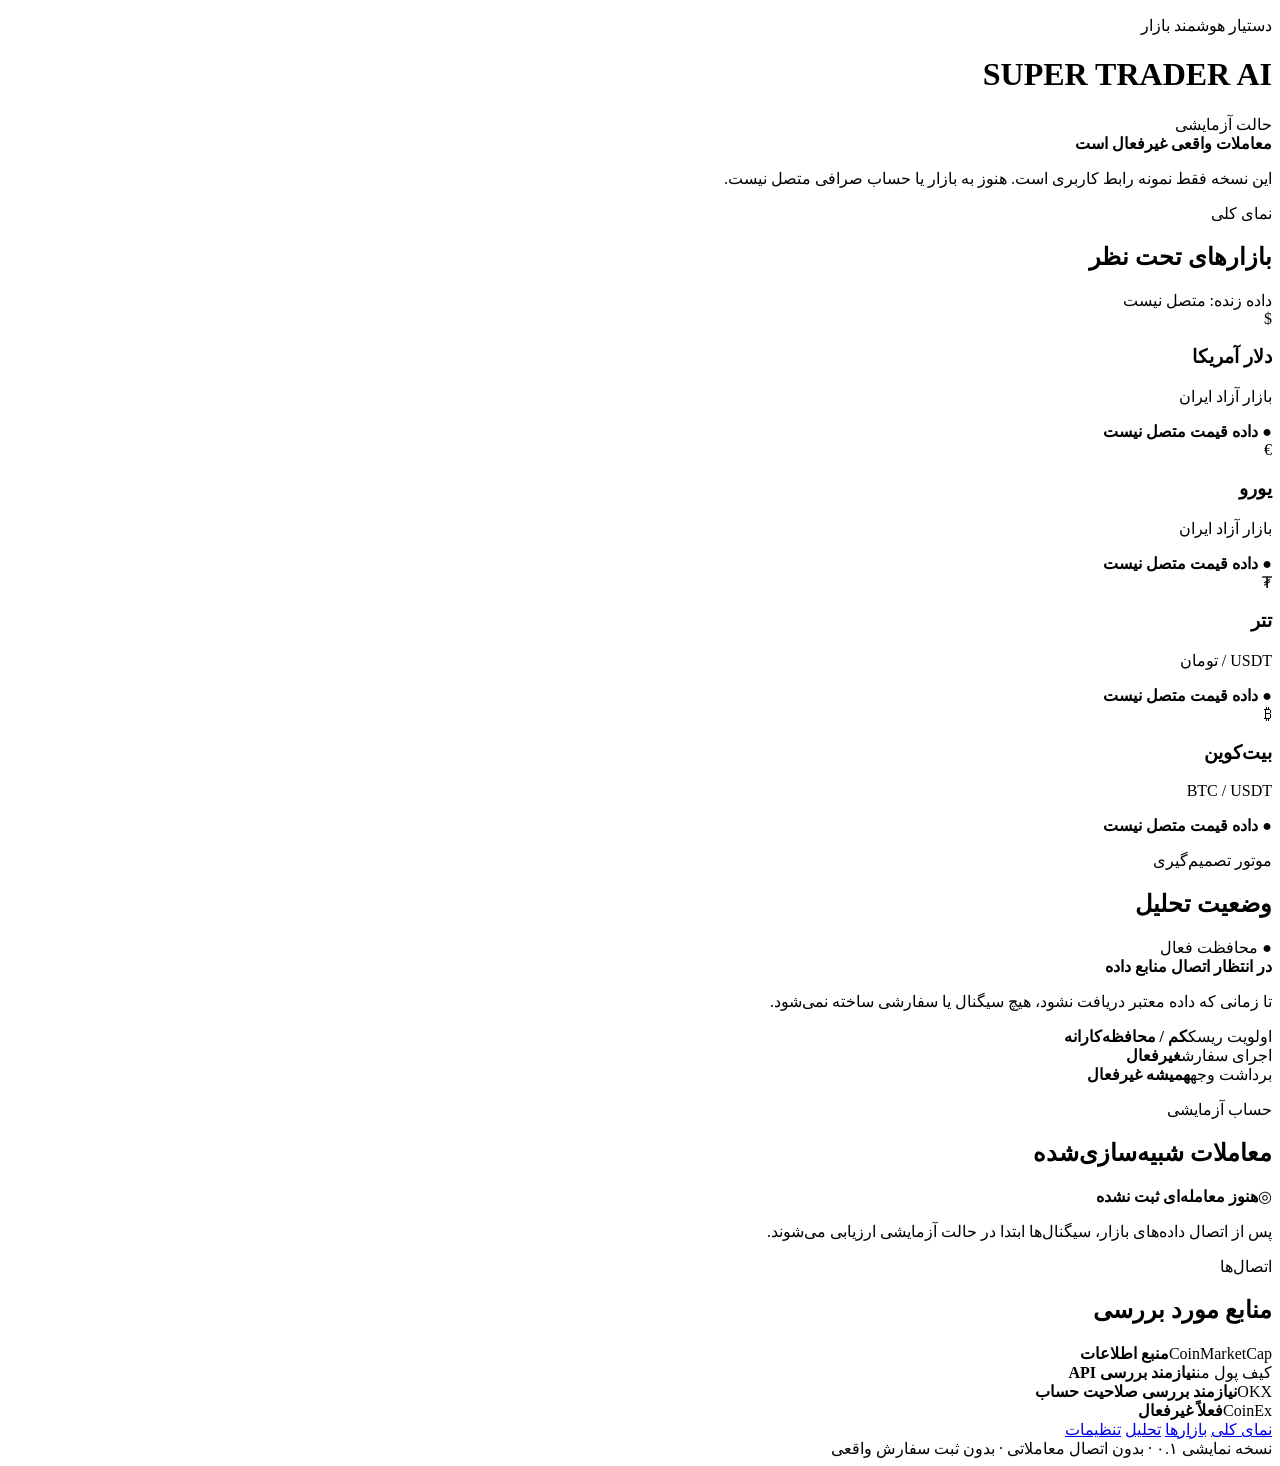
==== trader-mobile/index.html @ c5222899 "Add Persian mobile trading dashboard prototype" ====
<!doctype html>
<html lang="fa" dir="rtl">
<head>
  <meta charset="utf-8">
  <meta name="viewport" content="width=device-width, initial-scale=1, viewport-fit=cover">
  <meta name="theme-color" content="#101827">
  <meta name="description" content="SUPER TRADER AI - داشبورد آزمایشی تحلیل چندبازاری">
  <link rel="manifest" href="./manifest.webmanifest">
  <link rel="stylesheet" href="./styles.css">
  <title>SUPER TRADER AI</title>
</head>
<body>
  <header class="topbar">
    <div>
      <p class="eyebrow">دستیار هوشمند بازار</p>
      <h1>SUPER TRADER <span>AI</span></h1>
    </div>
    <span class="mode-pill"><i></i> حالت آزمایشی</span>
  </header>

  <main>
    <section class="notice" aria-live="polite">
      <strong>معاملات واقعی غیرفعال است</strong>
      <p>این نسخه فقط نمونه رابط کاربری است. هنوز به بازار یا حساب صرافی متصل نیست.</p>
    </section>

    <section class="section-head">
      <div><p class="eyebrow">نمای کلی</p><h2>بازارهای تحت نظر</h2></div>
      <span class="live-label">داده زنده: متصل نیست</span>
    </section>

    <section class="market-grid" aria-label="بازارهای تحت نظر">
      <article class="market-card">
        <div class="asset-icon dollar">$</div>
        <div class="asset-info"><h3>دلار آمریکا</h3><p>بازار آزاد ایران</p></div>
        <span class="status-dot waiting">●</span>
        <strong class="price-placeholder">داده قیمت متصل نیست</strong>
      </article>
      <article class="market-card">
        <div class="asset-icon euro">€</div>
        <div class="asset-info"><h3>یورو</h3><p>بازار آزاد ایران</p></div>
        <span class="status-dot waiting">●</span>
        <strong class="price-placeholder">داده قیمت متصل نیست</strong>
      </article>
      <article class="market-card">
        <div class="asset-icon tether">₮</div>
        <div class="asset-info"><h3>تتر</h3><p>USDT / تومان</p></div>
        <span class="status-dot waiting">●</span>
        <strong class="price-placeholder">داده قیمت متصل نیست</strong>
      </article>
      <article class="market-card">
        <div class="asset-icon crypto">₿</div>
        <div class="asset-info"><h3>بیت‌کوین</h3><p>BTC / USDT</p></div>
        <span class="status-dot waiting">●</span>
        <strong class="price-placeholder">داده قیمت متصل نیست</strong>
      </article>
    </section>

    <section class="panel">
      <div class="section-head compact"><div><p class="eyebrow">موتور تصمیم‌گیری</p><h2>وضعیت تحلیل</h2></div><span class="lock">● محافظت فعال</span></div>
      <div class="analysis-state"><span class="pulse"></span><div><strong>در انتظار اتصال منابع داده</strong><p>تا زمانی که داده معتبر دریافت نشود، هیچ سیگنال یا سفارشی ساخته نمی‌شود.</p></div></div>
      <div class="rule-row"><span>اولویت ریسک</span><strong>کم / محافظه‌کارانه</strong></div>
      <div class="rule-row"><span>اجرای سفارش</span><strong>غیرفعال</strong></div>
      <div class="rule-row"><span>برداشت وجه</span><strong>همیشه غیرفعال</strong></div>
    </section>

    <section class="panel">
      <div class="section-head compact"><div><p class="eyebrow">حساب آزمایشی</p><h2>معاملات شبیه‌سازی‌شده</h2></div></div>
      <div class="empty-state"><span>◎</span><strong>هنوز معامله‌ای ثبت نشده</strong><p>پس از اتصال داده‌های بازار، سیگنال‌ها ابتدا در حالت آزمایشی ارزیابی می‌شوند.</p></div>
    </section>

    <section class="panel">
      <div class="section-head compact"><div><p class="eyebrow">اتصال‌ها</p><h2>منابع مورد بررسی</h2></div></div>
      <div class="connection-row"><span>CoinMarketCap</span><b class="tag">منبع اطلاعات</b></div>
      <div class="connection-row"><span>کیف پول من</span><b class="tag pending">نیازمند بررسی API</b></div>
      <div class="connection-row"><span>OKX</span><b class="tag pending">نیازمند بررسی صلاحیت حساب</b></div>
      <div class="connection-row"><span>CoinEx</span><b class="tag blocked">فعلاً غیرفعال</b></div>
    </section>
  </main>

  <nav class="bottom-nav" aria-label="ناوبری اصلی">
    <a class="active" href="#top">نمای کلی</a>
    <a href="#markets">بازارها</a>
    <a href="#analysis">تحلیل</a>
    <a href="#settings">تنظیمات</a>
  </nav>
  <footer>نسخه نمایشی ۰.۱ · بدون اتصال معاملاتی · بدون ثبت سفارش واقعی</footer>
  <script src="./app.js"></script>
</body>
</html>
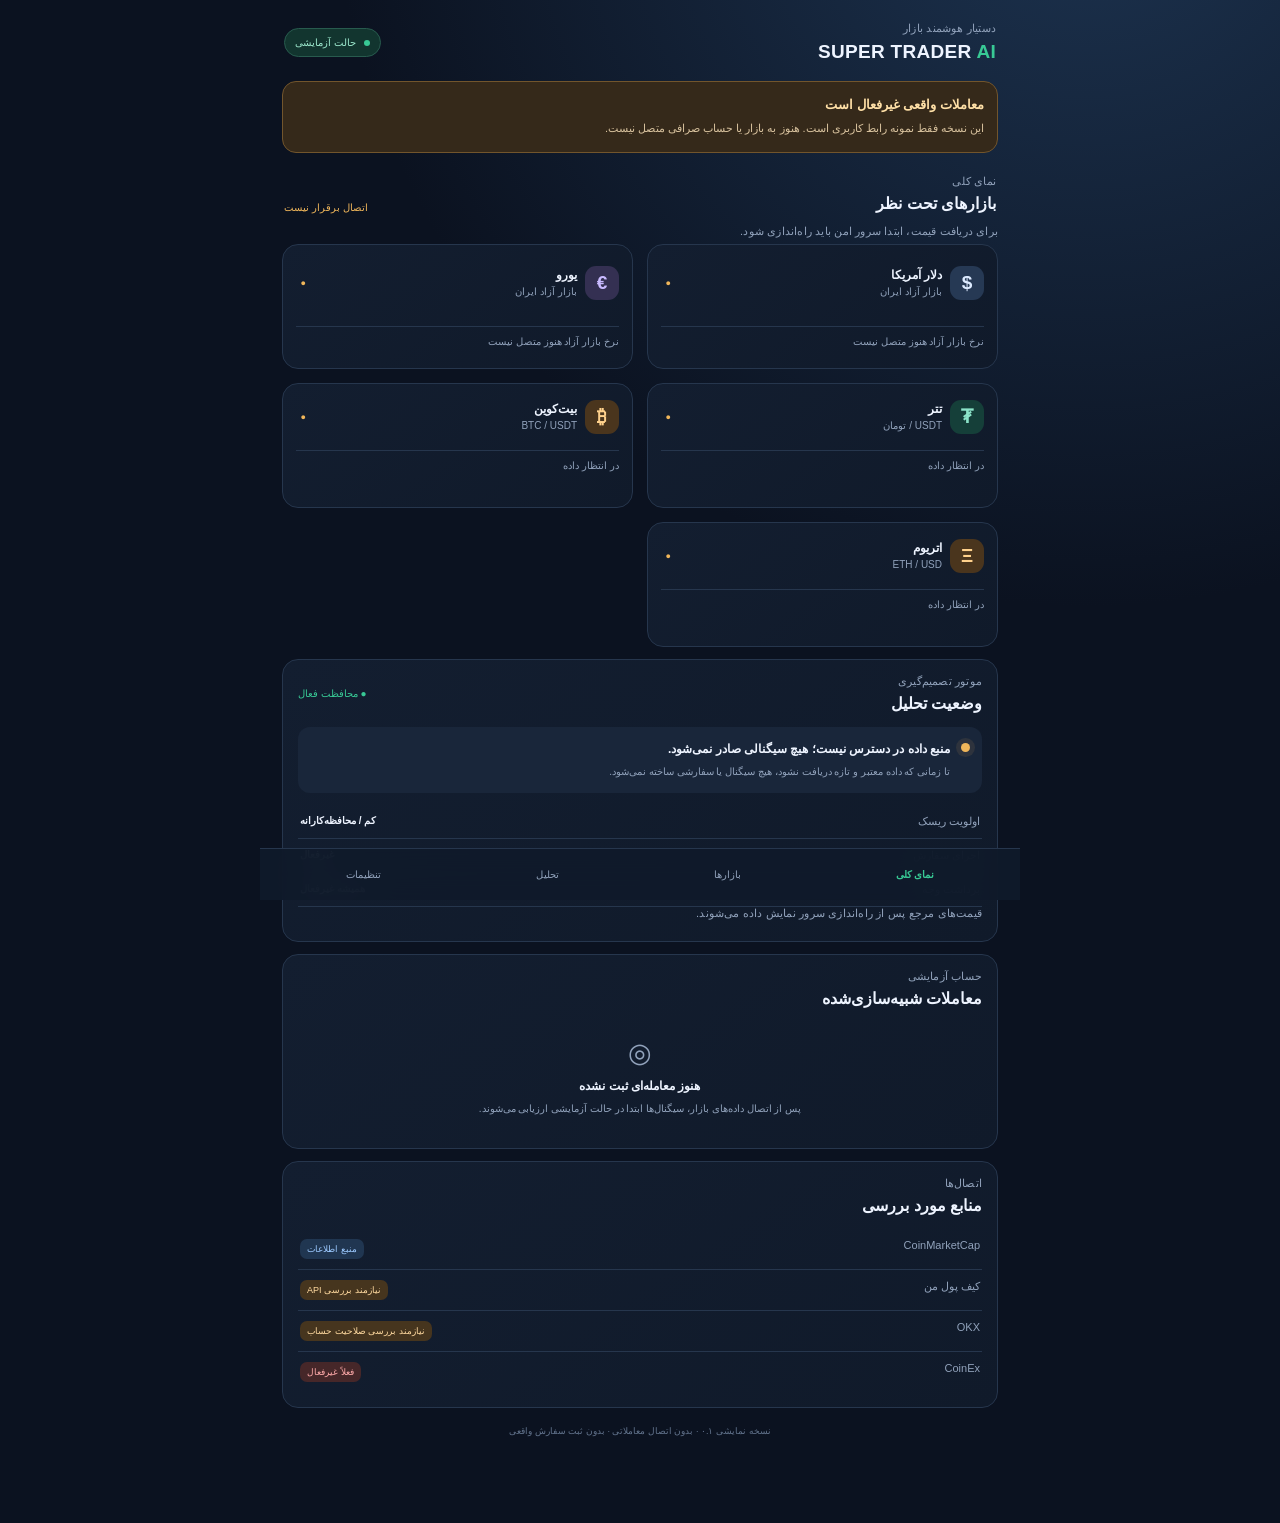
==== commit 84965362: "Wire dashboard market quote status and asset cards" ====
--- a/trader-mobile/index.html
+++ b/trader-mobile/index.html
@@ -26,42 +26,50 @@
 
     <section class="section-head">
       <div><p class="eyebrow">نمای کلی</p><h2>بازارهای تحت نظر</h2></div>
-      <span class="live-label">داده زنده: متصل نیست</span>
+      <span class="live-label" id="market-connection">در انتظار سرور داده</span>
     </section>
 
+    <p class="eyebrow" id="market-updated">هنوز داده‌ای دریافت نشده است</p>
     <section class="market-grid" aria-label="بازارهای تحت نظر">
       <article class="market-card">
         <div class="asset-icon dollar">$</div>
         <div class="asset-info"><h3>دلار آمریکا</h3><p>بازار آزاد ایران</p></div>
         <span class="status-dot waiting">●</span>
-        <strong class="price-placeholder">داده قیمت متصل نیست</strong>
+        <strong class="price-placeholder">نرخ بازار آزاد هنوز متصل نیست</strong>
       </article>
       <article class="market-card">
         <div class="asset-icon euro">€</div>
         <div class="asset-info"><h3>یورو</h3><p>بازار آزاد ایران</p></div>
         <span class="status-dot waiting">●</span>
-        <strong class="price-placeholder">داده قیمت متصل نیست</strong>
+        <strong class="price-placeholder">نرخ بازار آزاد هنوز متصل نیست</strong>
       </article>
       <article class="market-card">
         <div class="asset-icon tether">₮</div>
         <div class="asset-info"><h3>تتر</h3><p>USDT / تومان</p></div>
         <span class="status-dot waiting">●</span>
-        <strong class="price-placeholder">داده قیمت متصل نیست</strong>
+        <strong class="price-placeholder" data-price="usdt">در انتظار داده</strong><small class="eyebrow" data-time="usdt"></small>
       </article>
       <article class="market-card">
         <div class="asset-icon crypto">₿</div>
         <div class="asset-info"><h3>بیت‌کوین</h3><p>BTC / USDT</p></div>
         <span class="status-dot waiting">●</span>
-        <strong class="price-placeholder">داده قیمت متصل نیست</strong>
+        <strong class="price-placeholder" data-price="btc">در انتظار داده</strong><small class="eyebrow" data-time="btc"></small>
+      </article>
+      <article class="market-card">
+        <div class="asset-icon crypto">Ξ</div>
+        <div class="asset-info"><h3>اتریوم</h3><p>ETH / USD</p></div>
+        <span class="status-dot waiting">●</span>
+        <strong class="price-placeholder" data-price="eth">در انتظار داده</strong><small class="eyebrow" data-time="eth"></small>
       </article>
     </section>
 
     <section class="panel">
       <div class="section-head compact"><div><p class="eyebrow">موتور تصمیم‌گیری</p><h2>وضعیت تحلیل</h2></div><span class="lock">● محافظت فعال</span></div>
-      <div class="analysis-state"><span class="pulse"></span><div><strong>در انتظار اتصال منابع داده</strong><p>تا زمانی که داده معتبر دریافت نشود، هیچ سیگنال یا سفارشی ساخته نمی‌شود.</p></div></div>
+      <div class="analysis-state"><span class="pulse"></span><div><strong id="analysis-status">تا راه‌اندازی سرور داده، تحلیل متوقف است.</strong><p>تا زمانی که داده معتبر و تازه دریافت نشود، هیچ سیگنال یا سفارشی ساخته نمی‌شود.</p></div></div>
       <div class="rule-row"><span>اولویت ریسک</span><strong>کم / محافظه‌کارانه</strong></div>
       <div class="rule-row"><span>اجرای سفارش</span><strong>غیرفعال</strong></div>
       <div class="rule-row"><span>برداشت وجه</span><strong>همیشه غیرفعال</strong></div>
+    <p class="eyebrow" id="data-warning">قیمت‌های مرجع پس از راه‌اندازی سرور نمایش داده می‌شوند.</p>
     </section>
 
     <section class="panel">
--- a/trader-mobile/styles.css
+++ b/trader-mobile/styles.css
@@ -0,0 +1,8 @@
+:root{color-scheme:dark;--bg:#0b1220;--panel:#131e30;--panel2:#19263a;--line:#26364d;--text:#eef4ff;--muted:#91a2bb;--green:#38c995;--amber:#f0b65a;--red:#f07878}
+*{box-sizing:border-box}html{scroll-behavior:smooth}body{margin:0;background:radial-gradient(circle at 85% -10%,#1d3451 0,transparent 38%),var(--bg);color:var(--text);font-family:Tahoma,Arial,sans-serif;padding:env(safe-area-inset-top) 14px calc(82px + env(safe-area-inset-bottom));max-width:760px;margin-inline:auto}
+.topbar{display:flex;justify-content:space-between;align-items:center;padding:22px 2px 18px;gap:10px}.eyebrow{margin:0 0 6px;color:var(--muted);font-size:11px;letter-spacing:.2px}h1{font-size:19px;margin:0;letter-spacing:.3px}h1 span{color:var(--green)}h2{font-size:16px;margin:0}.mode-pill{white-space:nowrap;border:1px solid #285b4e;background:#12352f;color:#9ce8cd;border-radius:30px;padding:8px 10px;font-size:10px}.mode-pill i{display:inline-block;width:6px;height:6px;border-radius:50%;background:var(--green);margin-left:5px}
+.notice{background:#35291a;border:1px solid #72552c;color:#ffe0a7;padding:13px;border-radius:14px;margin-bottom:22px}.notice strong{font-size:13px}.notice p{font-size:11px;line-height:1.8;color:#d7c19d;margin:6px 0 0}
+.section-head{display:flex;align-items:end;justify-content:space-between;gap:8px;margin:20px 2px 12px}.live-label{font-size:10px;color:var(--amber)}.market-grid{display:grid;grid-template-columns:repeat(2,minmax(0,1fr));gap:10px}.market-card,.panel{background:linear-gradient(145deg,var(--panel),#101a2a);border:1px solid var(--line);border-radius:16px}.market-card{padding:13px;display:grid;grid-template-columns:34px 1fr 10px;gap:8px;align-items:center;min-height:112px}.asset-icon{width:34px;height:34px;border-radius:11px;display:grid;place-items:center;font-size:19px;font-weight:bold;background:#263954;color:#dceaff}.euro{background:#343052;color:#c9baff}.tether{background:#153f39;color:#8be3c8}.crypto{background:#4a351d;color:#ffd18c}.asset-info h3{font-size:12px;margin:0 0 4px}.asset-info p{font-size:10px;color:var(--muted);margin:0}.status-dot{font-size:9px;color:var(--amber)}.price-placeholder{grid-column:1/-1;font-size:10px;color:var(--muted);font-weight:normal;border-top:1px solid var(--line);padding-top:9px;margin-top:3px}
+.panel{padding:15px;margin-top:12px}.compact{margin:0 0 14px;align-items:center}.lock{font-size:10px;color:var(--green);white-space:nowrap}.analysis-state{display:flex;gap:11px;padding:12px;background:var(--panel2);border-radius:12px;margin-bottom:12px}.pulse{width:9px;height:9px;flex:none;background:var(--amber);border-radius:50%;margin-top:4px;box-shadow:0 0 0 5px #f0b65a18}.analysis-state strong{font-size:12px}.analysis-state p,.empty-state p{font-size:10px;line-height:1.8;color:var(--muted);margin:6px 0 0}.rule-row,.connection-row{display:flex;justify-content:space-between;gap:8px;padding:10px 2px;border-bottom:1px solid var(--line);font-size:11px}.rule-row:last-child,.connection-row:last-child{border:0}.rule-row span,.connection-row span{color:var(--muted)}.rule-row strong{font-size:10px}.empty-state{text-align:center;padding:15px 8px}.empty-state>span{display:block;font-size:27px;color:var(--muted);margin-bottom:7px}.empty-state strong{font-size:12px}.tag{font-size:9px;color:#9cc9ff;background:#203651;padding:5px 7px;border-radius:7px;font-weight:normal}.tag.pending{color:#ffdaa0;background:#46351e}.tag.blocked{color:#ffaaaa;background:#462729}
+.bottom-nav{position:fixed;bottom:0;left:0;right:0;max-width:760px;margin:auto;display:flex;justify-content:space-around;background:#101a2aee;backdrop-filter:blur(14px);border-top:1px solid var(--line);padding:13px 8px calc(13px + env(safe-area-inset-bottom));z-index:5}.bottom-nav a{font-size:10px;color:var(--muted);text-decoration:none;padding:7px}.bottom-nav a.active{color:var(--green);font-weight:bold}footer{text-align:center;color:#63748d;font-size:9px;padding:18px 0 5px}
+@media(min-width:560px){body{padding-inline:22px}.market-card{min-height:125px}.market-grid{gap:14px}}
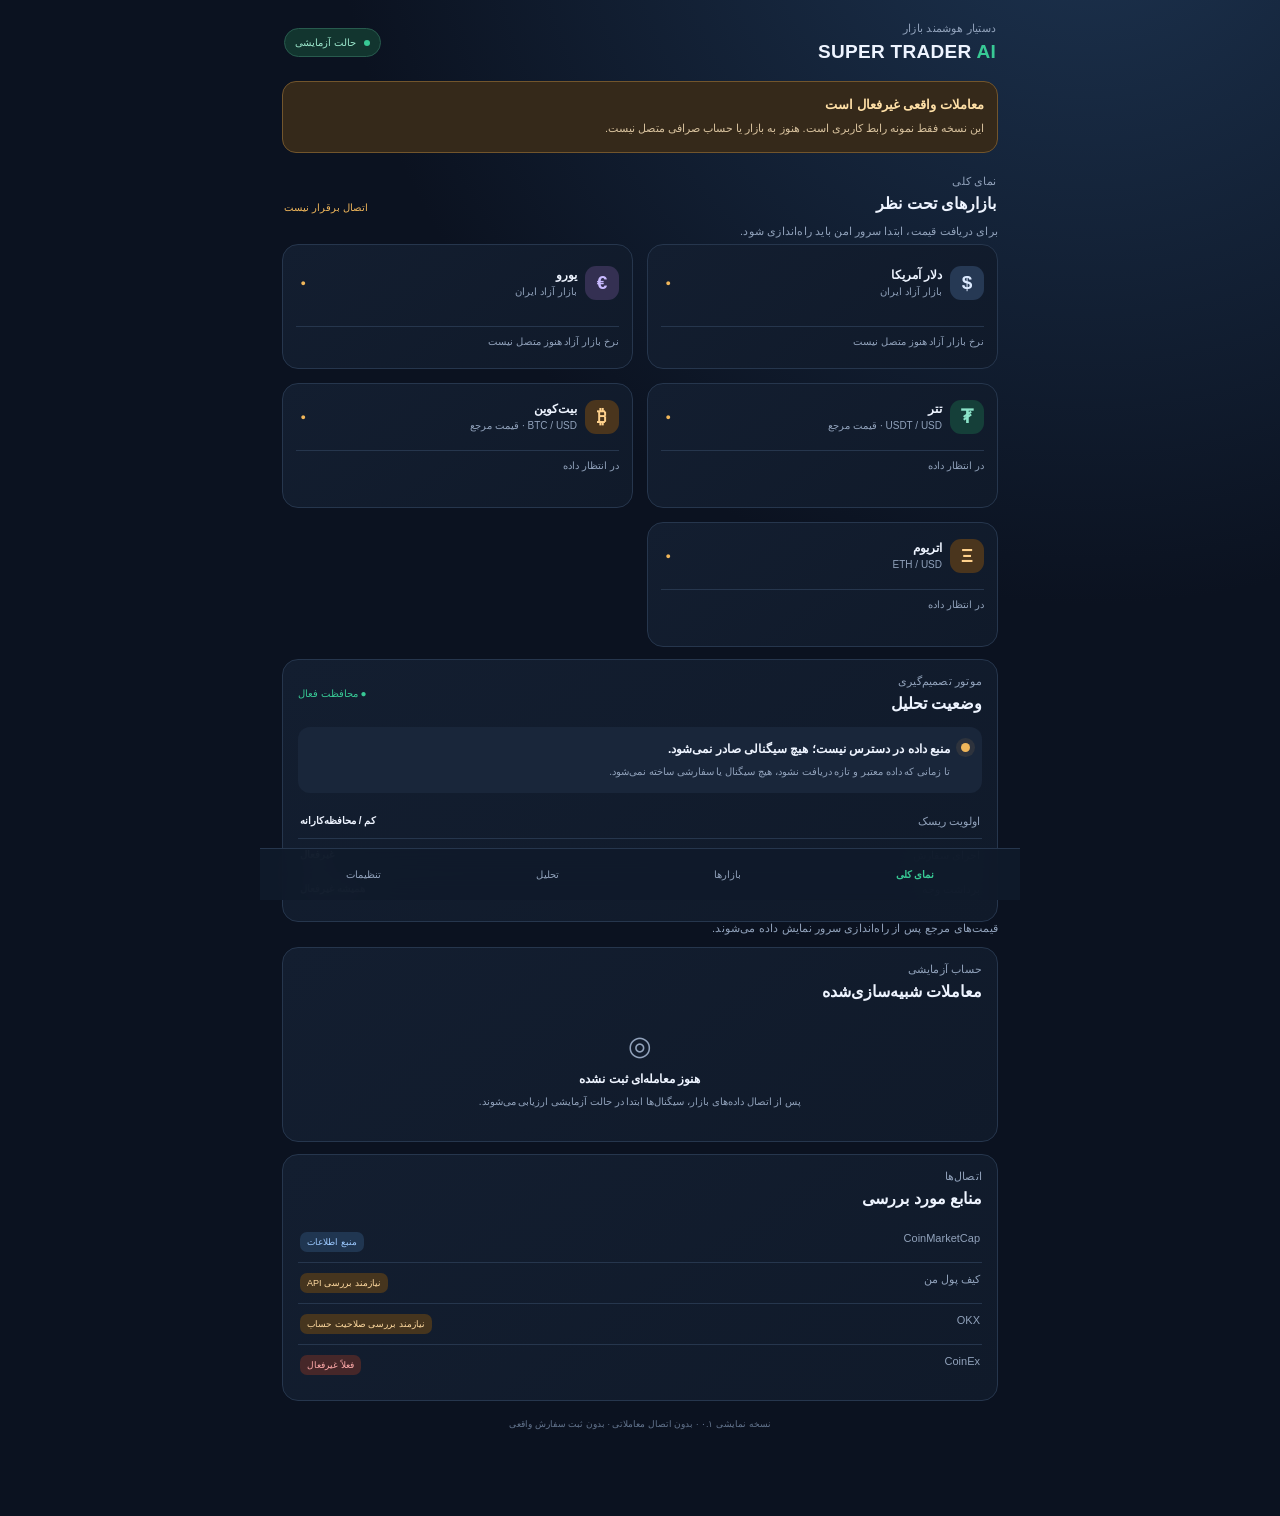
==== commit 6b435c05: "Clarify aggregated USD quote units" ====
--- a/trader-mobile/index.html
+++ b/trader-mobile/index.html
@@ -45,13 +45,13 @@
       </article>
       <article class="market-card">
         <div class="asset-icon tether">₮</div>
-        <div class="asset-info"><h3>تتر</h3><p>USDT / تومان</p></div>
+        <div class="asset-info"><h3>تتر</h3><p>USDT / USD · قیمت مرجع</p></div>
         <span class="status-dot waiting">●</span>
         <strong class="price-placeholder" data-price="usdt">در انتظار داده</strong><small class="eyebrow" data-time="usdt"></small>
       </article>
       <article class="market-card">
         <div class="asset-icon crypto">₿</div>
-        <div class="asset-info"><h3>بیت‌کوین</h3><p>BTC / USDT</p></div>
+        <div class="asset-info"><h3>بیت‌کوین</h3><p>BTC / USD · قیمت مرجع</p></div>
         <span class="status-dot waiting">●</span>
         <strong class="price-placeholder" data-price="btc">در انتظار داده</strong><small class="eyebrow" data-time="btc"></small>
       </article>
@@ -69,8 +69,8 @@
       <div class="rule-row"><span>اولویت ریسک</span><strong>کم / محافظه‌کارانه</strong></div>
       <div class="rule-row"><span>اجرای سفارش</span><strong>غیرفعال</strong></div>
       <div class="rule-row"><span>برداشت وجه</span><strong>همیشه غیرفعال</strong></div>
+    </section>
     <p class="eyebrow" id="data-warning">قیمت‌های مرجع پس از راه‌اندازی سرور نمایش داده می‌شوند.</p>
-    </section>
 
     <section class="panel">
       <div class="section-head compact"><div><p class="eyebrow">حساب آزمایشی</p><h2>معاملات شبیه‌سازی‌شده</h2></div></div>
